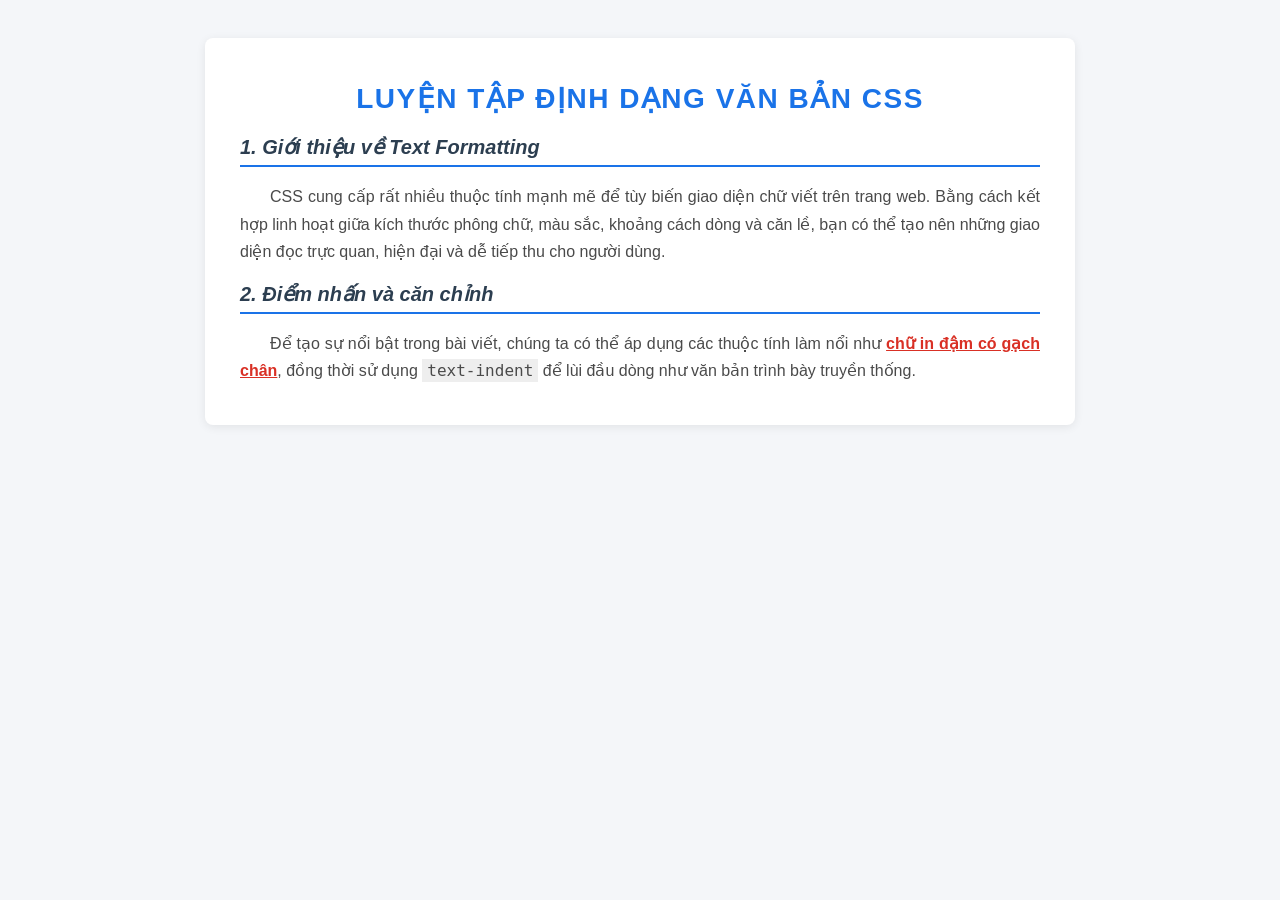
==== index.html @ 04ab82cb "Add files via upload" ====
<!DOCTYPE html>
<html lang="vi">
<head>
    <meta charset="UTF-8">
    <meta name="viewport" content="width=device-width, initial-scale=1.0">
    <title>Định dạng văn bản với CSS</title>
    <style>
        body {
            font-family: Arial, Helvetica, sans-serif;
            background-color: #f4f6f9;
            padding: 30px;
            color: #333333;
        }

        .container {
            max-width: 800px;
            margin: 0 auto;
            background-color: #ffffff;
            padding: 25px 35px;
            border-radius: 8px;
            box-shadow: 0 2px 10px rgba(0, 0, 0, 0.08);
        }

        /* Định dạng tiêu đề chính */
        .main-title {
            text-align: center;            /* Căn giữa */
            color: #1a73e8;                 /* Màu xanh */
            font-size: 28px;               /* Cỡ chữ */
            text-transform: uppercase;     /* In hoa */
            letter-spacing: 1.5px;         /* Khoảng cách giữa các chữ cái */
            margin-bottom: 20px;
        }

        /* Định dạng tiêu đề phụ */
        .sub-title {
            color: #2c3e50;
            font-size: 20px;
            font-style: italic;            /* Chữ nghiêng */
            border-bottom: 2px solid #1a73e8;
            padding-bottom: 6px;
        }

        /* Đoạn văn bản chuẩn với lùi đầu dòng */
        .text-paragraph {
            font-size: 16px;
            line-height: 1.7;              /* Khoảng cách giữa các dòng */
            text-align: justify;           /* Căn đều hai bên */
            text-indent: 30px;             /* Lùi đầu dòng */
            color: #4a4a4a;
        }

        /* Đoạn văn bản gạch chân/trang trí */
        .highlight-text {
            color: #d93025;
            font-weight: bold;
            text-decoration: underline;    /* Gạch chân */
        }
    </style>
</head>
<body>

    <div class="container">
        <h1 class="main-title">Luyện Tập Định Dạng Văn Bản CSS</h1>

        <h2 class="sub-title">1. Giới thiệu về Text Formatting</h2>
        <p class="text-paragraph">
            CSS cung cấp rất nhiều thuộc tính mạnh mẽ để tùy biến giao diện chữ viết trên trang web. Bằng cách kết hợp linh hoạt giữa kích thước phông chữ, màu sắc, khoảng cách dòng và căn lề, bạn có thể tạo nên những giao diện đọc trực quan, hiện đại và dễ tiếp thu cho người dùng.
        </p>

        <h2 class="sub-title">2. Điểm nhấn và căn chỉnh</h2>
        <p class="text-paragraph">
            Để tạo sự nổi bật trong bài viết, chúng ta có thể áp dụng các thuộc tính làm nổi như <span class="highlight-text">chữ in đậm có gạch chân</span>, đồng thời sử dụng <code style="background-color: #eee; padding: 2px 5px;">text-indent</code> để lùi đầu dòng như văn bản trình bày truyền thống.
        </p>
    </div>

</body>
</html>
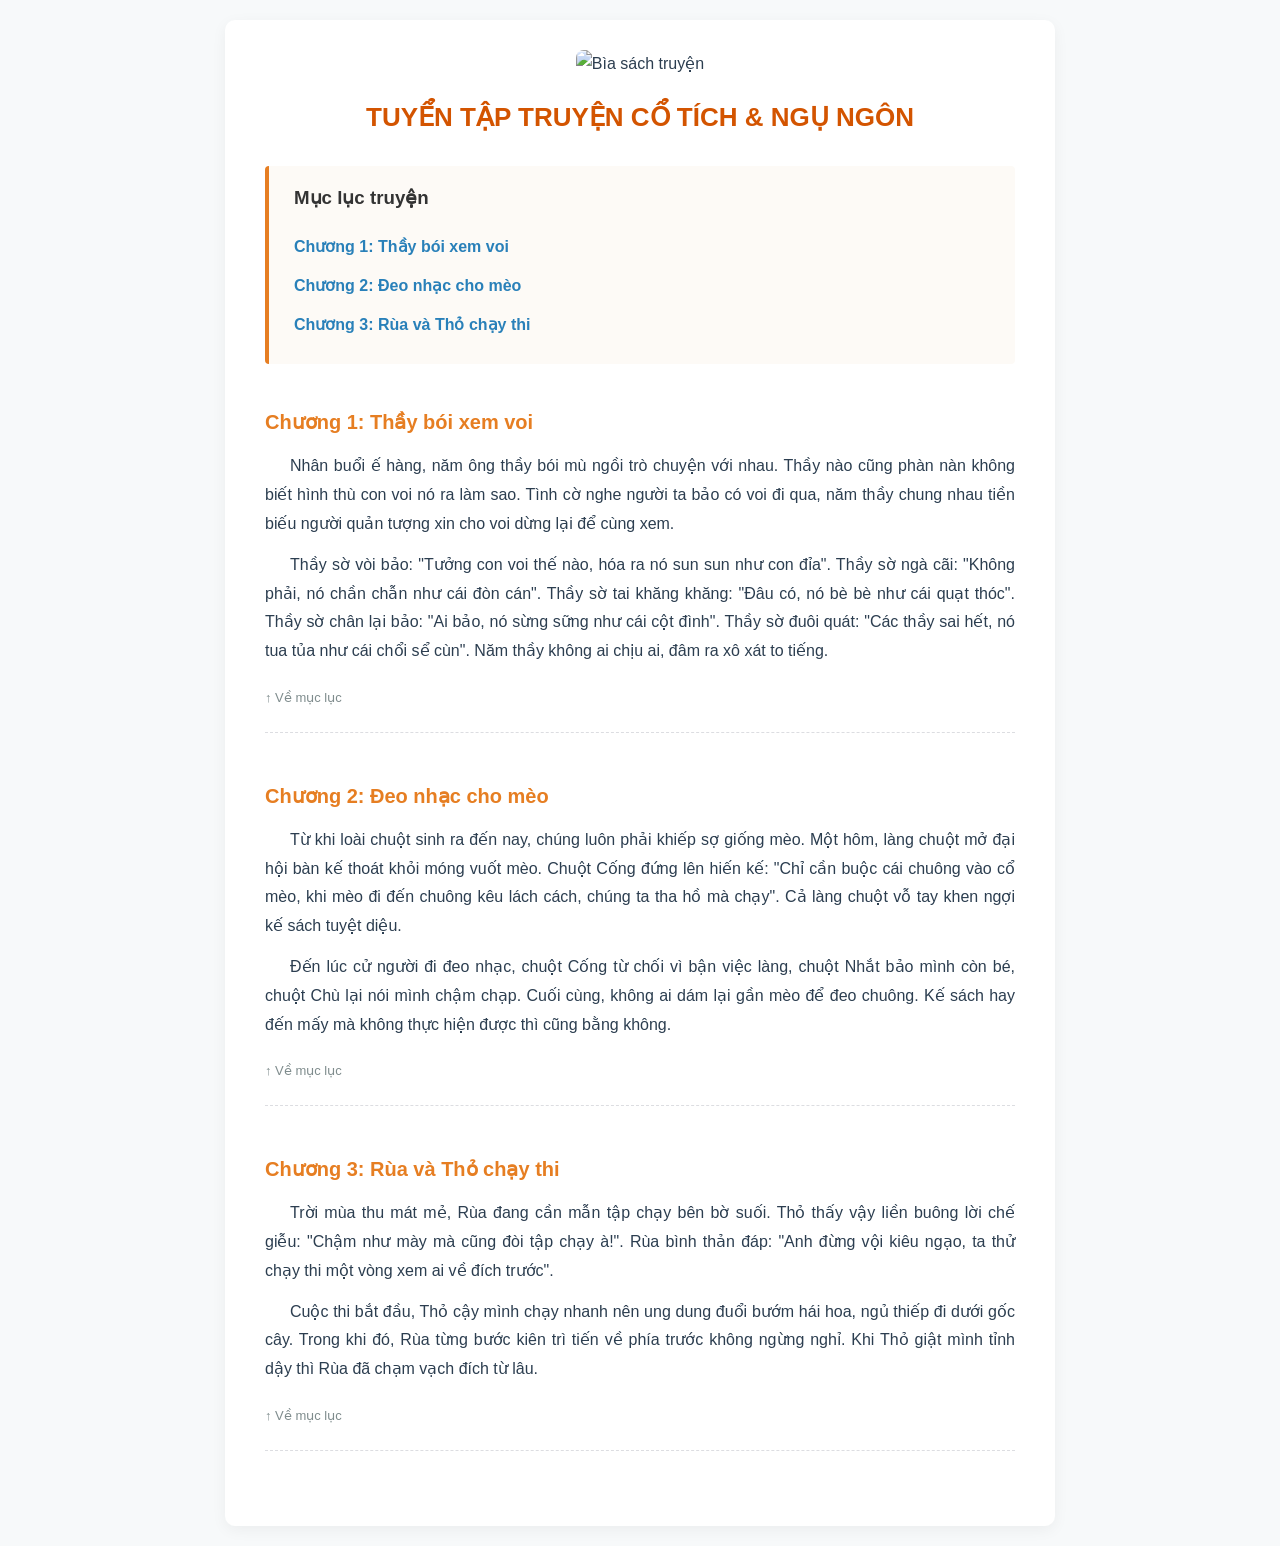
==== commit a774391e: "Add files via upload" ====
--- a/index.html
+++ b/index.html
@@ -3,74 +3,158 @@
 <head>
     <meta charset="UTF-8">
     <meta name="viewport" content="width=device-width, initial-scale=1.0">
-    <title>Định dạng văn bản với CSS</title>
+    <title>Đọc Truyện Ngắn: Tuyển Tập Truyện Dân Gian</title>
     <style>
+        /* Thiết lập nền và font chữ chung */
         body {
-            font-family: Arial, Helvetica, sans-serif;
-            background-color: #f4f6f9;
-            padding: 30px;
-            color: #333333;
+            font-family: 'Segoe UI', Tahoma, Geneva, Verdana, sans-serif;
+            background-color: #f7f9fa;
+            color: #2c3e50;
+            margin: 0;
+            padding: 20px;
+            line-height: 1.8;
         }
 
         .container {
-            max-width: 800px;
+            max-width: 750px;
             margin: 0 auto;
             background-color: #ffffff;
-            padding: 25px 35px;
-            border-radius: 8px;
-            box-shadow: 0 2px 10px rgba(0, 0, 0, 0.08);
+            padding: 30px 40px;
+            border-radius: 10px;
+            box-shadow: 0 4px 15px rgba(0, 0, 0, 0.05);
         }
 
-        /* Định dạng tiêu đề chính */
-        .main-title {
-            text-align: center;            /* Căn giữa */
-            color: #1a73e8;                 /* Màu xanh */
-            font-size: 28px;               /* Cỡ chữ */
-            text-transform: uppercase;     /* In hoa */
-            letter-spacing: 1.5px;         /* Khoảng cách giữa các chữ cái */
-            margin-bottom: 20px;
+        /* Bước 4: Định dạng ảnh bìa truyện */
+        .story-cover {
+            text-align: center;
+            margin-bottom: 25px;
         }
 
-        /* Định dạng tiêu đề phụ */
-        .sub-title {
-            color: #2c3e50;
-            font-size: 20px;
-            font-style: italic;            /* Chữ nghiêng */
-            border-bottom: 2px solid #1a73e8;
-            padding-bottom: 6px;
+        .story-cover img {
+            width: 100%;
+            max-height: 350px;
+            object-fit: cover;
+            border-radius: 8px;
         }
 
-        /* Đoạn văn bản chuẩn với lùi đầu dòng */
-        .text-paragraph {
-            font-size: 16px;
-            line-height: 1.7;              /* Khoảng cách giữa các dòng */
-            text-align: justify;           /* Căn đều hai bên */
-            text-indent: 30px;             /* Lùi đầu dòng */
-            color: #4a4a4a;
+        h1.story-title {
+            text-align: center;
+            color: #d35400;
+            text-transform: uppercase;
+            font-size: 26px;
+            margin-top: 15px;
         }
 
-        /* Đoạn văn bản gạch chân/trang trí */
-        .highlight-text {
-            color: #d93025;
-            font-weight: bold;
-            text-decoration: underline;    /* Gạch chân */
+        /* Bước 1 & Bước 5: Khu vực mục lục truyện */
+        .table-of-contents {
+            background-color: #fdfaf6;
+            border-left: 4px solid #e67e22;
+            padding: 15px 25px;
+            margin: 25px 0 40px 0;
+            border-radius: 4px;
+        }
+
+        .table-of-contents h5 {
+            margin: 10px 0;
+            font-size: 16px;
+        }
+
+        /* Bước 3: Tạo liên kết neo cho mục lục */
+        .table-of-contents a {
+            color: #2980b9;
+            text-decoration: none;
+            transition: color 0.2s ease;
+        }
+
+        .table-of-contents a:hover {
+            color: #d35400;
+            text-decoration: underline;
+        }
+
+        /* Bước 2: Định dạng nội dung từng chương */
+        .chapter {
+            margin-bottom: 45px;
+            padding-bottom: 20px;
+            border-bottom: 1px dashed #dcdde1;
+        }
+
+        .chapter h2 {
+            color: #e67e22;
+            font-size: 20px;
+            margin-bottom: 10px;
+        }
+
+        .chapter p {
+            text-indent: 25px;
+            text-align: justify;
+            font-size: 16px;
+            margin: 12px 0;
+        }
+
+        /* Nút quay về mục lục */
+        .back-to-top {
+            display: inline-block;
+            font-size: 13px;
+            color: #7f8c8d;
+            text-decoration: none;
+            margin-top: 8px;
+        }
+
+        .back-to-top:hover {
+            color: #2980b9;
         }
     </style>
 </head>
 <body>
 
     <div class="container">
-        <h1 class="main-title">Luyện Tập Định Dạng Văn Bản CSS</h1>
+        <!-- BƯỚC 4: ẢNH BÌA TRUYỆN ĐẶT ĐẦU TRANG -->
+        <div class="story-cover">
+            <img src="https://images.unsplash.com/photo-1512820790803-83ca734da794?w=800&auto=format&fit=crop&q=80" alt="Bìa sách truyện">
+            <h1 class="story-title">Tuyển Tập Truyện Cổ Tích & Ngụ Ngôn</h1>
+        </div>
 
-        <h2 class="sub-title">1. Giới thiệu về Text Formatting</h2>
-        <p class="text-paragraph">
-            CSS cung cấp rất nhiều thuộc tính mạnh mẽ để tùy biến giao diện chữ viết trên trang web. Bằng cách kết hợp linh hoạt giữa kích thước phông chữ, màu sắc, khoảng cách dòng và căn lề, bạn có thể tạo nên những giao diện đọc trực quan, hiện đại và dễ tiếp thu cho người dùng.
-        </p>
+        <!-- BƯỚC 1 & 5: CÁC MỤC LỤC TRUYỆN DÙNG THẺ H5 -->
+        <div class="table-of-contents" id="top">
+            <h3 style="margin-top: 0; color: #333;">Mục lục truyện</h3>
+            <h5><a href="#chuong-1">Chương 1: Thầy bói xem voi</a></h5>
+            <h5><a href="#chuong-2">Chương 2: Đeo nhạc cho mèo</a></h5>
+            <h5><a href="#chuong-3">Chương 3: Rùa và Thỏ chạy thi</a></h5>
+        </div>
 
-        <h2 class="sub-title">2. Điểm nhấn và căn chỉnh</h2>
-        <p class="text-paragraph">
-            Để tạo sự nổi bật trong bài viết, chúng ta có thể áp dụng các thuộc tính làm nổi như <span class="highlight-text">chữ in đậm có gạch chân</span>, đồng thời sử dụng <code style="background-color: #eee; padding: 2px 5px;">text-indent</code> để lùi đầu dòng như văn bản trình bày truyền thống.
-        </p>
+        <!-- BƯỚC 2: NỘI DUNG TỪNG MỤC LỤC (GẮN ID ĐỂ LINK BƯỚC 3 NHẢY ĐẾN) -->
+        <div class="chapter" id="chuong-1">
+            <h2>Chương 1: Thầy bói xem voi</h2>
+            <p>
+                Nhân buổi ế hàng, năm ông thầy bói mù ngồi trò chuyện với nhau. Thầy nào cũng phàn nàn không biết hình thù con voi nó ra làm sao. Tình cờ nghe người ta bảo có voi đi qua, năm thầy chung nhau tiền biếu người quản tượng xin cho voi dừng lại để cùng xem.
+            </p>
+            <p>
+                Thầy sờ vòi bảo: "Tưởng con voi thế nào, hóa ra nó sun sun như con đỉa". Thầy sờ ngà cãi: "Không phải, nó chần chẫn như cái đòn cán". Thầy sờ tai khăng khăng: "Đâu có, nó bè bè như cái quạt thóc". Thầy sờ chân lại bảo: "Ai bảo, nó sừng sững như cái cột đình". Thầy sờ đuôi quát: "Các thầy sai hết, nó tua tủa như cái chổi sể cùn". Năm thầy không ai chịu ai, đâm ra xô xát to tiếng.
+            </p>
+            <a href="#top" class="back-to-top">↑ Về mục lục</a>
+        </div>
+
+        <div class="chapter" id="chuong-2">
+            <h2>Chương 2: Đeo nhạc cho mèo</h2>
+            <p>
+                Từ khi loài chuột sinh ra đến nay, chúng luôn phải khiếp sợ giống mèo. Một hôm, làng chuột mở đại hội bàn kế thoát khỏi móng vuốt mèo. Chuột Cống đứng lên hiến kế: "Chỉ cần buộc cái chuông vào cổ mèo, khi mèo đi đến chuông kêu lách cách, chúng ta tha hồ mà chạy". Cả làng chuột vỗ tay khen ngợi kế sách tuyệt diệu.
+            </p>
+            <p>
+                Đến lúc cử người đi đeo nhạc, chuột Cống từ chối vì bận việc làng, chuột Nhắt bảo mình còn bé, chuột Chù lại nói mình chậm chạp. Cuối cùng, không ai dám lại gần mèo để đeo chuông. Kế sách hay đến mấy mà không thực hiện được thì cũng bằng không.
+            </p>
+            <a href="#top" class="back-to-top">↑ Về mục lục</a>
+        </div>
+
+        <div class="chapter" id="chuong-3">
+            <h2>Chương 3: Rùa và Thỏ chạy thi</h2>
+            <p>
+                Trời mùa thu mát mẻ, Rùa đang cần mẫn tập chạy bên bờ suối. Thỏ thấy vậy liền buông lời chế giễu: "Chậm như mày mà cũng đòi tập chạy à!". Rùa bình thản đáp: "Anh đừng vội kiêu ngạo, ta thử chạy thi một vòng xem ai về đích trước".
+            </p>
+            <p>
+                Cuộc thi bắt đầu, Thỏ cậy mình chạy nhanh nên ung dung đuổi bướm hái hoa, ngủ thiếp đi dưới gốc cây. Trong khi đó, Rùa từng bước kiên trì tiến về phía trước không ngừng nghỉ. Khi Thỏ giật mình tỉnh dậy thì Rùa đã chạm vạch đích từ lâu.
+            </p>
+            <a href="#top" class="back-to-top">↑ Về mục lục</a>
+        </div>
     </div>
 
 </body>
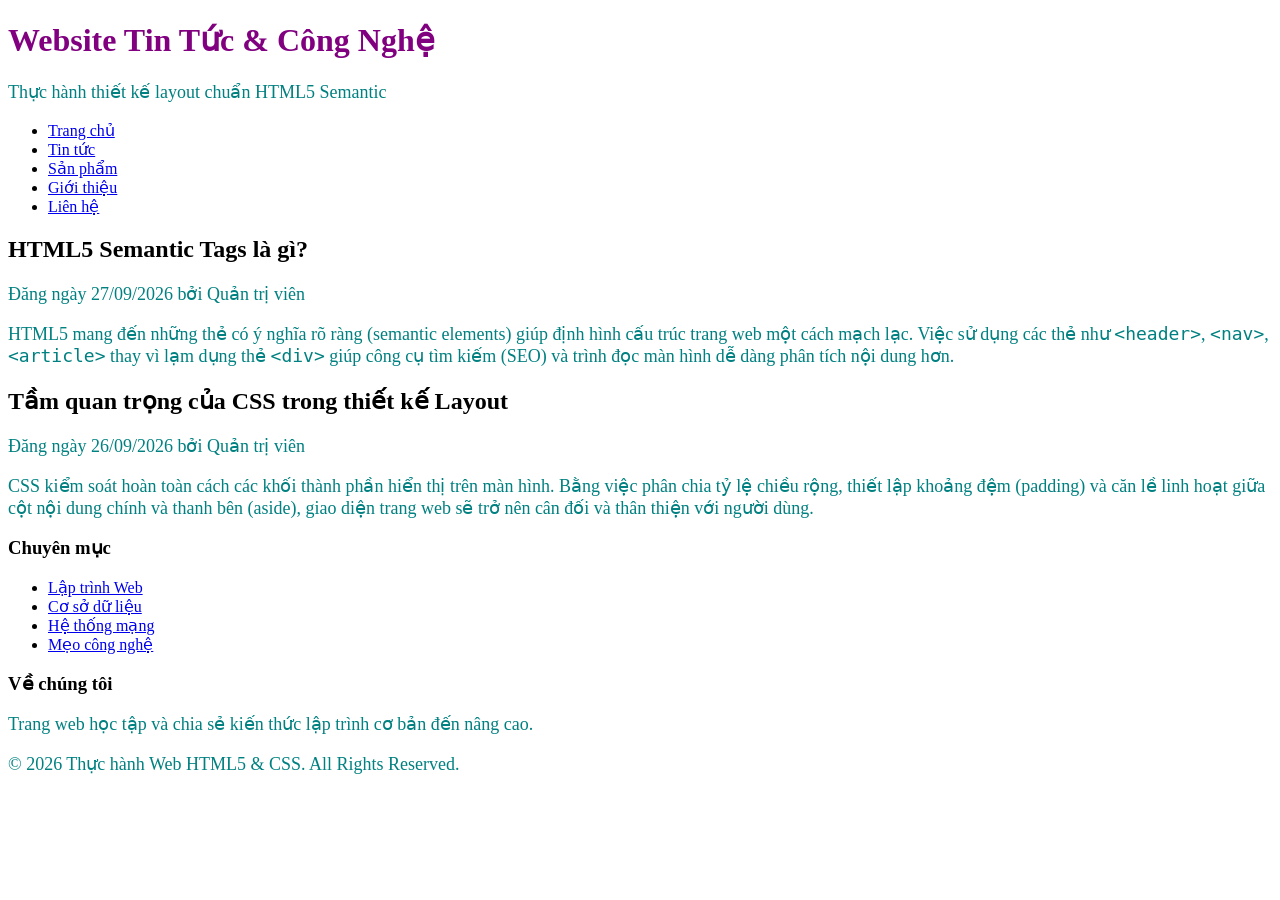
==== commit 715ad125: "Add files via upload" ====
--- a/index.html
+++ b/index.html
@@ -3,159 +3,74 @@
 <head>
     <meta charset="UTF-8">
     <meta name="viewport" content="width=device-width, initial-scale=1.0">
-    <title>Đọc Truyện Ngắn: Tuyển Tập Truyện Dân Gian</title>
-    <style>
-        /* Thiết lập nền và font chữ chung */
-        body {
-            font-family: 'Segoe UI', Tahoma, Geneva, Verdana, sans-serif;
-            background-color: #f7f9fa;
-            color: #2c3e50;
-            margin: 0;
-            padding: 20px;
-            line-height: 1.8;
-        }
-
-        .container {
-            max-width: 750px;
-            margin: 0 auto;
-            background-color: #ffffff;
-            padding: 30px 40px;
-            border-radius: 10px;
-            box-shadow: 0 4px 15px rgba(0, 0, 0, 0.05);
-        }
-
-        /* Bước 4: Định dạng ảnh bìa truyện */
-        .story-cover {
-            text-align: center;
-            margin-bottom: 25px;
-        }
-
-        .story-cover img {
-            width: 100%;
-            max-height: 350px;
-            object-fit: cover;
-            border-radius: 8px;
-        }
-
-        h1.story-title {
-            text-align: center;
-            color: #d35400;
-            text-transform: uppercase;
-            font-size: 26px;
-            margin-top: 15px;
-        }
-
-        /* Bước 1 & Bước 5: Khu vực mục lục truyện */
-        .table-of-contents {
-            background-color: #fdfaf6;
-            border-left: 4px solid #e67e22;
-            padding: 15px 25px;
-            margin: 25px 0 40px 0;
-            border-radius: 4px;
-        }
-
-        .table-of-contents h5 {
-            margin: 10px 0;
-            font-size: 16px;
-        }
-
-        /* Bước 3: Tạo liên kết neo cho mục lục */
-        .table-of-contents a {
-            color: #2980b9;
-            text-decoration: none;
-            transition: color 0.2s ease;
-        }
-
-        .table-of-contents a:hover {
-            color: #d35400;
-            text-decoration: underline;
-        }
-
-        /* Bước 2: Định dạng nội dung từng chương */
-        .chapter {
-            margin-bottom: 45px;
-            padding-bottom: 20px;
-            border-bottom: 1px dashed #dcdde1;
-        }
-
-        .chapter h2 {
-            color: #e67e22;
-            font-size: 20px;
-            margin-bottom: 10px;
-        }
-
-        .chapter p {
-            text-indent: 25px;
-            text-align: justify;
-            font-size: 16px;
-            margin: 12px 0;
-        }
-
-        /* Nút quay về mục lục */
-        .back-to-top {
-            display: inline-block;
-            font-size: 13px;
-            color: #7f8c8d;
-            text-decoration: none;
-            margin-top: 8px;
-        }
-
-        .back-to-top:hover {
-            color: #2980b9;
-        }
-    </style>
+    <title>Bố cục trang web với HTML5 và CSS</title>
+    <link rel="stylesheet" href="style.css">
 </head>
 <body>
 
-    <div class="container">
-        <!-- BƯỚC 4: ẢNH BÌA TRUYỆN ĐẶT ĐẦU TRANG -->
-        <div class="story-cover">
-            <img src="https://images.unsplash.com/photo-1512820790803-83ca734da794?w=800&auto=format&fit=crop&q=80" alt="Bìa sách truyện">
-            <h1 class="story-title">Tuyển Tập Truyện Cổ Tích & Ngụ Ngôn</h1>
-        </div>
+    <!-- PHẦN ĐẦU TRANG -->
+    <header>
+        <h1>Website Tin Tức & Công Nghệ</h1>
+        <p>Thực hành thiết kế layout chuẩn HTML5 Semantic</p>
+    </header>
 
-        <!-- BƯỚC 1 & 5: CÁC MỤC LỤC TRUYỆN DÙNG THẺ H5 -->
-        <div class="table-of-contents" id="top">
-            <h3 style="margin-top: 0; color: #333;">Mục lục truyện</h3>
-            <h5><a href="#chuong-1">Chương 1: Thầy bói xem voi</a></h5>
-            <h5><a href="#chuong-2">Chương 2: Đeo nhạc cho mèo</a></h5>
-            <h5><a href="#chuong-3">Chương 3: Rùa và Thỏ chạy thi</a></h5>
-        </div>
+    <!-- THANH ĐIỀU HƯỚNG MENU -->
+    <nav>
+        <ul>
+            <li><a href="#">Trang chủ</a></li>
+            <li><a href="#">Tin tức</a></li>
+            <li><a href="#">Sản phẩm</a></li>
+            <li><a href="#">Giới thiệu</a></li>
+            <li><a href="#">Liên hệ</a></li>
+        </ul>
+    </nav>
 
-        <!-- BƯỚC 2: NỘI DUNG TỪNG MỤC LỤC (GẮN ID ĐỂ LINK BƯỚC 3 NHẢY ĐẾN) -->
-        <div class="chapter" id="chuong-1">
-            <h2>Chương 1: Thầy bói xem voi</h2>
-            <p>
-                Nhân buổi ế hàng, năm ông thầy bói mù ngồi trò chuyện với nhau. Thầy nào cũng phàn nàn không biết hình thù con voi nó ra làm sao. Tình cờ nghe người ta bảo có voi đi qua, năm thầy chung nhau tiền biếu người quản tượng xin cho voi dừng lại để cùng xem.
-            </p>
-            <p>
-                Thầy sờ vòi bảo: "Tưởng con voi thế nào, hóa ra nó sun sun như con đỉa". Thầy sờ ngà cãi: "Không phải, nó chần chẫn như cái đòn cán". Thầy sờ tai khăng khăng: "Đâu có, nó bè bè như cái quạt thóc". Thầy sờ chân lại bảo: "Ai bảo, nó sừng sững như cái cột đình". Thầy sờ đuôi quát: "Các thầy sai hết, nó tua tủa như cái chổi sể cùn". Năm thầy không ai chịu ai, đâm ra xô xát to tiếng.
-            </p>
-            <a href="#top" class="back-to-top">↑ Về mục lục</a>
-        </div>
+    <!-- KHU VỰC THÂN TRANG (CONTAINER CHÍNH) -->
+    <div class="main-container">
+        
+        <!-- NỘI DUNG CHÍNH (SECTION & ARTICLE) -->
+        <section class="content">
+            <article>
+                <h2>HTML5 Semantic Tags là gì?</h2>
+                <p class="post-meta">Đăng ngày 27/09/2026 bởi Quản trị viên</p>
+                <p>
+                    HTML5 mang đến những thẻ có ý nghĩa rõ ràng (semantic elements) giúp định hình cấu trúc trang web một cách mạch lạc. Việc sử dụng các thẻ như <code>&lt;header&gt;</code>, <code>&lt;nav&gt;</code>, <code>&lt;article&gt;</code> thay vì lạm dụng thẻ <code>&lt;div&gt;</code> giúp công cụ tìm kiếm (SEO) và trình đọc màn hình dễ dàng phân tích nội dung hơn.
+                </p>
+            </article>
 
-        <div class="chapter" id="chuong-2">
-            <h2>Chương 2: Đeo nhạc cho mèo</h2>
-            <p>
-                Từ khi loài chuột sinh ra đến nay, chúng luôn phải khiếp sợ giống mèo. Một hôm, làng chuột mở đại hội bàn kế thoát khỏi móng vuốt mèo. Chuột Cống đứng lên hiến kế: "Chỉ cần buộc cái chuông vào cổ mèo, khi mèo đi đến chuông kêu lách cách, chúng ta tha hồ mà chạy". Cả làng chuột vỗ tay khen ngợi kế sách tuyệt diệu.
-            </p>
-            <p>
-                Đến lúc cử người đi đeo nhạc, chuột Cống từ chối vì bận việc làng, chuột Nhắt bảo mình còn bé, chuột Chù lại nói mình chậm chạp. Cuối cùng, không ai dám lại gần mèo để đeo chuông. Kế sách hay đến mấy mà không thực hiện được thì cũng bằng không.
-            </p>
-            <a href="#top" class="back-to-top">↑ Về mục lục</a>
-        </div>
+            <article>
+                <h2>Tầm quan trọng của CSS trong thiết kế Layout</h2>
+                <p class="post-meta">Đăng ngày 26/09/2026 bởi Quản trị viên</p>
+                <p>
+                    CSS kiểm soát hoàn toàn cách các khối thành phần hiển thị trên màn hình. Bằng việc phân chia tỷ lệ chiều rộng, thiết lập khoảng đệm (padding) và căn lề linh hoạt giữa cột nội dung chính và thanh bên (aside), giao diện trang web sẽ trở nên cân đối và thân thiện với người dùng.
+                </p>
+            </article>
+        </section>
 
-        <div class="chapter" id="chuong-3">
-            <h2>Chương 3: Rùa và Thỏ chạy thi</h2>
-            <p>
-                Trời mùa thu mát mẻ, Rùa đang cần mẫn tập chạy bên bờ suối. Thỏ thấy vậy liền buông lời chế giễu: "Chậm như mày mà cũng đòi tập chạy à!". Rùa bình thản đáp: "Anh đừng vội kiêu ngạo, ta thử chạy thi một vòng xem ai về đích trước".
-            </p>
-            <p>
-                Cuộc thi bắt đầu, Thỏ cậy mình chạy nhanh nên ung dung đuổi bướm hái hoa, ngủ thiếp đi dưới gốc cây. Trong khi đó, Rùa từng bước kiên trì tiến về phía trước không ngừng nghỉ. Khi Thỏ giật mình tỉnh dậy thì Rùa đã chạm vạch đích từ lâu.
-            </p>
-            <a href="#top" class="back-to-top">↑ Về mục lục</a>
-        </div>
+        <!-- THANH BÊN (SIDEBAR - ASIDE) -->
+        <aside class="sidebar">
+            <div class="widget">
+                <h3>Chuyên mục</h3>
+                <ul>
+                    <li><a href="#">Lập trình Web</a></li>
+                    <li><a href="#">Cơ sở dữ liệu</a></li>
+                    <li><a href="#">Hệ thống mạng</a></li>
+                    <li><a href="#">Mẹo công nghệ</a></li>
+                </ul>
+            </div>
+
+            <div class="widget">
+                <h3>Về chúng tôi</h3>
+                <p>Trang web học tập và chia sẻ kiến thức lập trình cơ bản đến nâng cao.</p>
+            </div>
+        </aside>
+
     </div>
+
+    <!-- PHẦN CHÂN TRANG -->
+    <footer>
+        <p>&copy; 2026 Thực hành Web HTML5 & CSS. All Rights Reserved.</p>
+    </footer>
 
 </body>
 </html>
--- a/style.css
+++ b/style.css
@@ -0,0 +1,8 @@
+h1 {
+    color: purple;
+}
+
+p {
+    color: teal;
+    font-size: 18px;
+}
